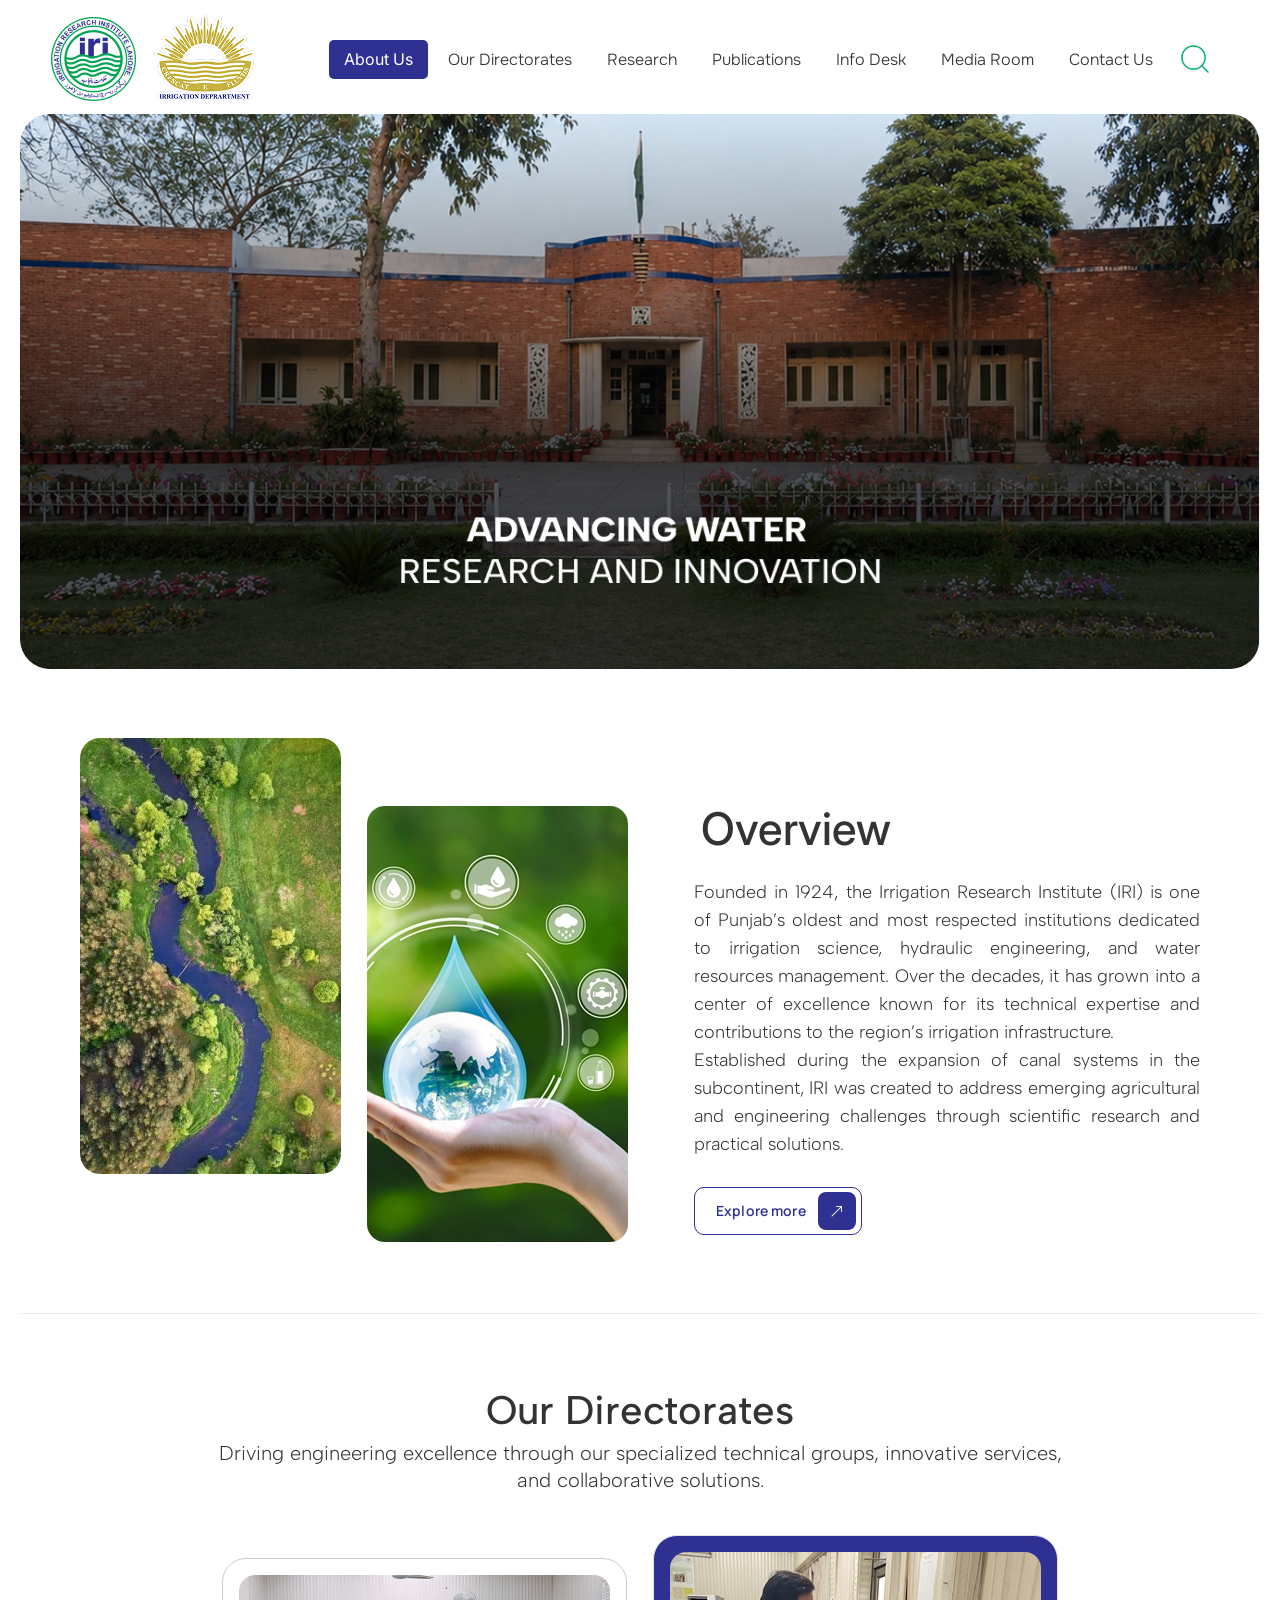
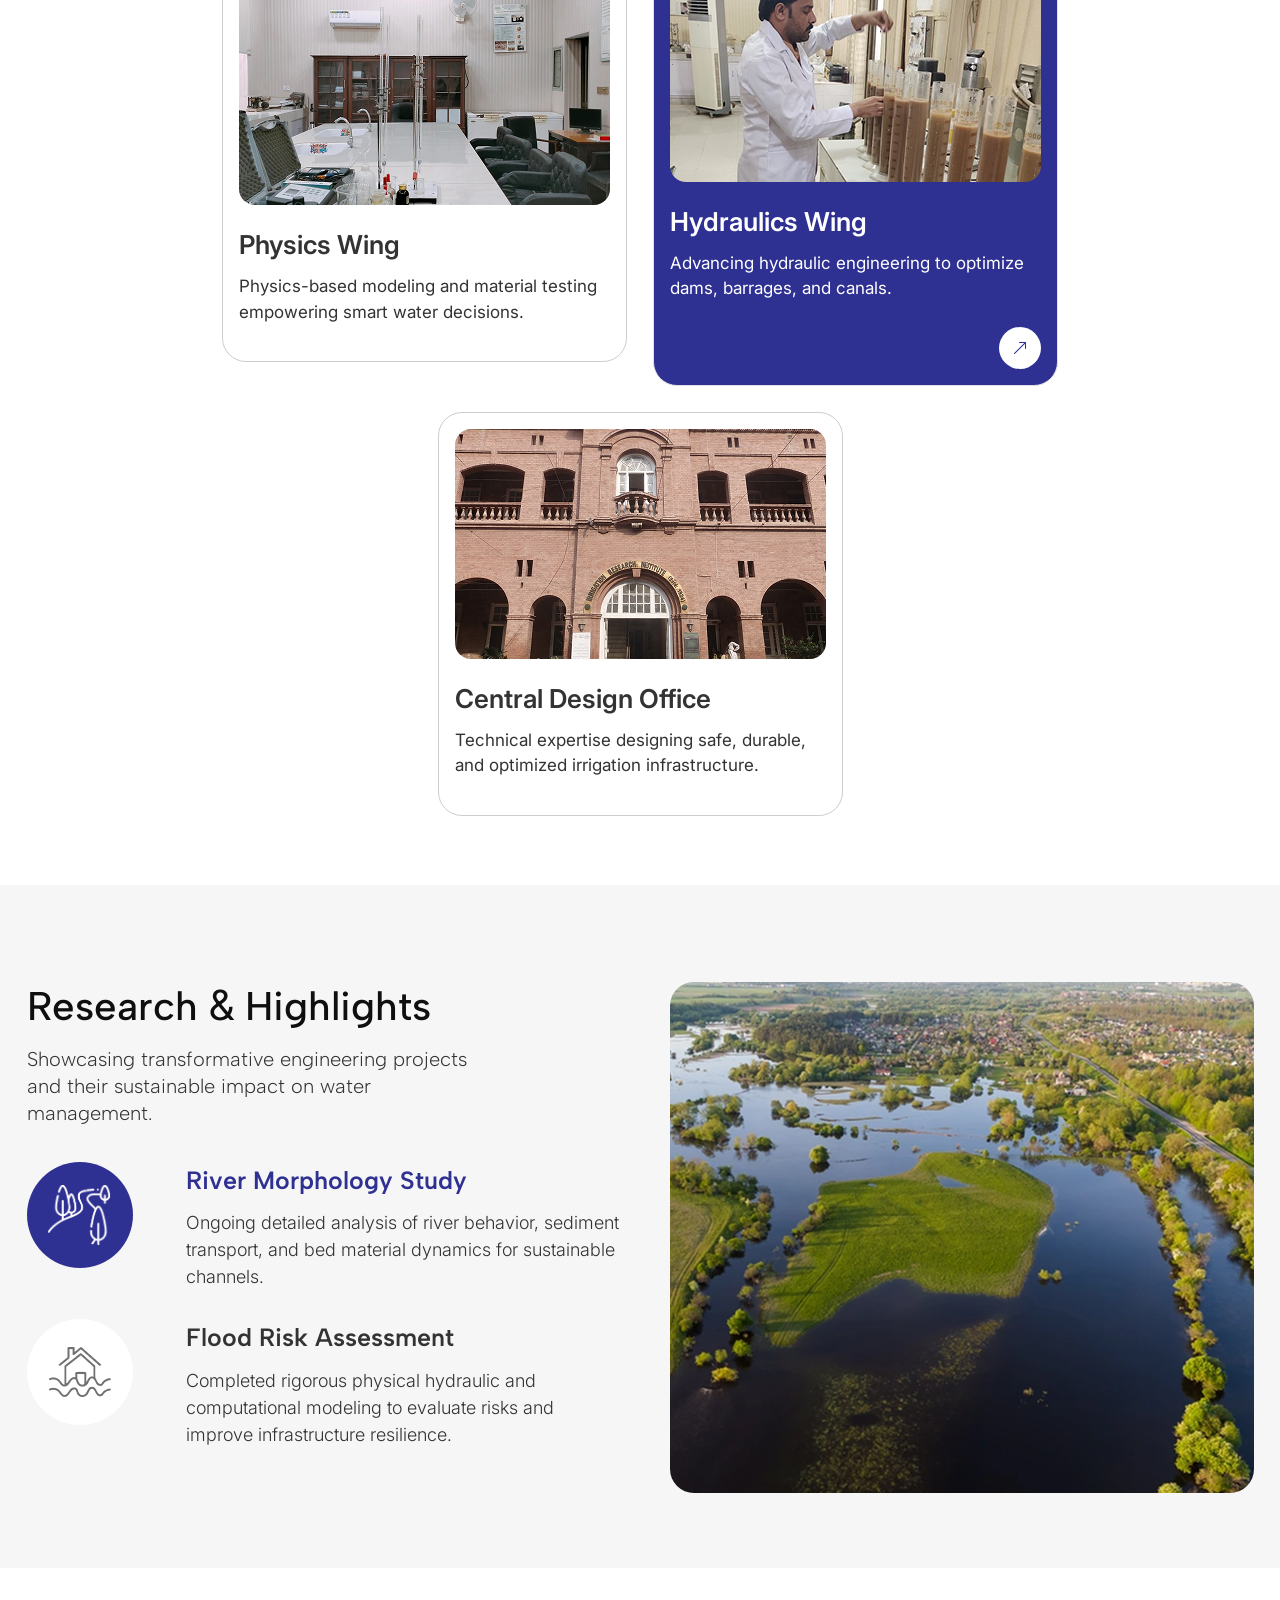
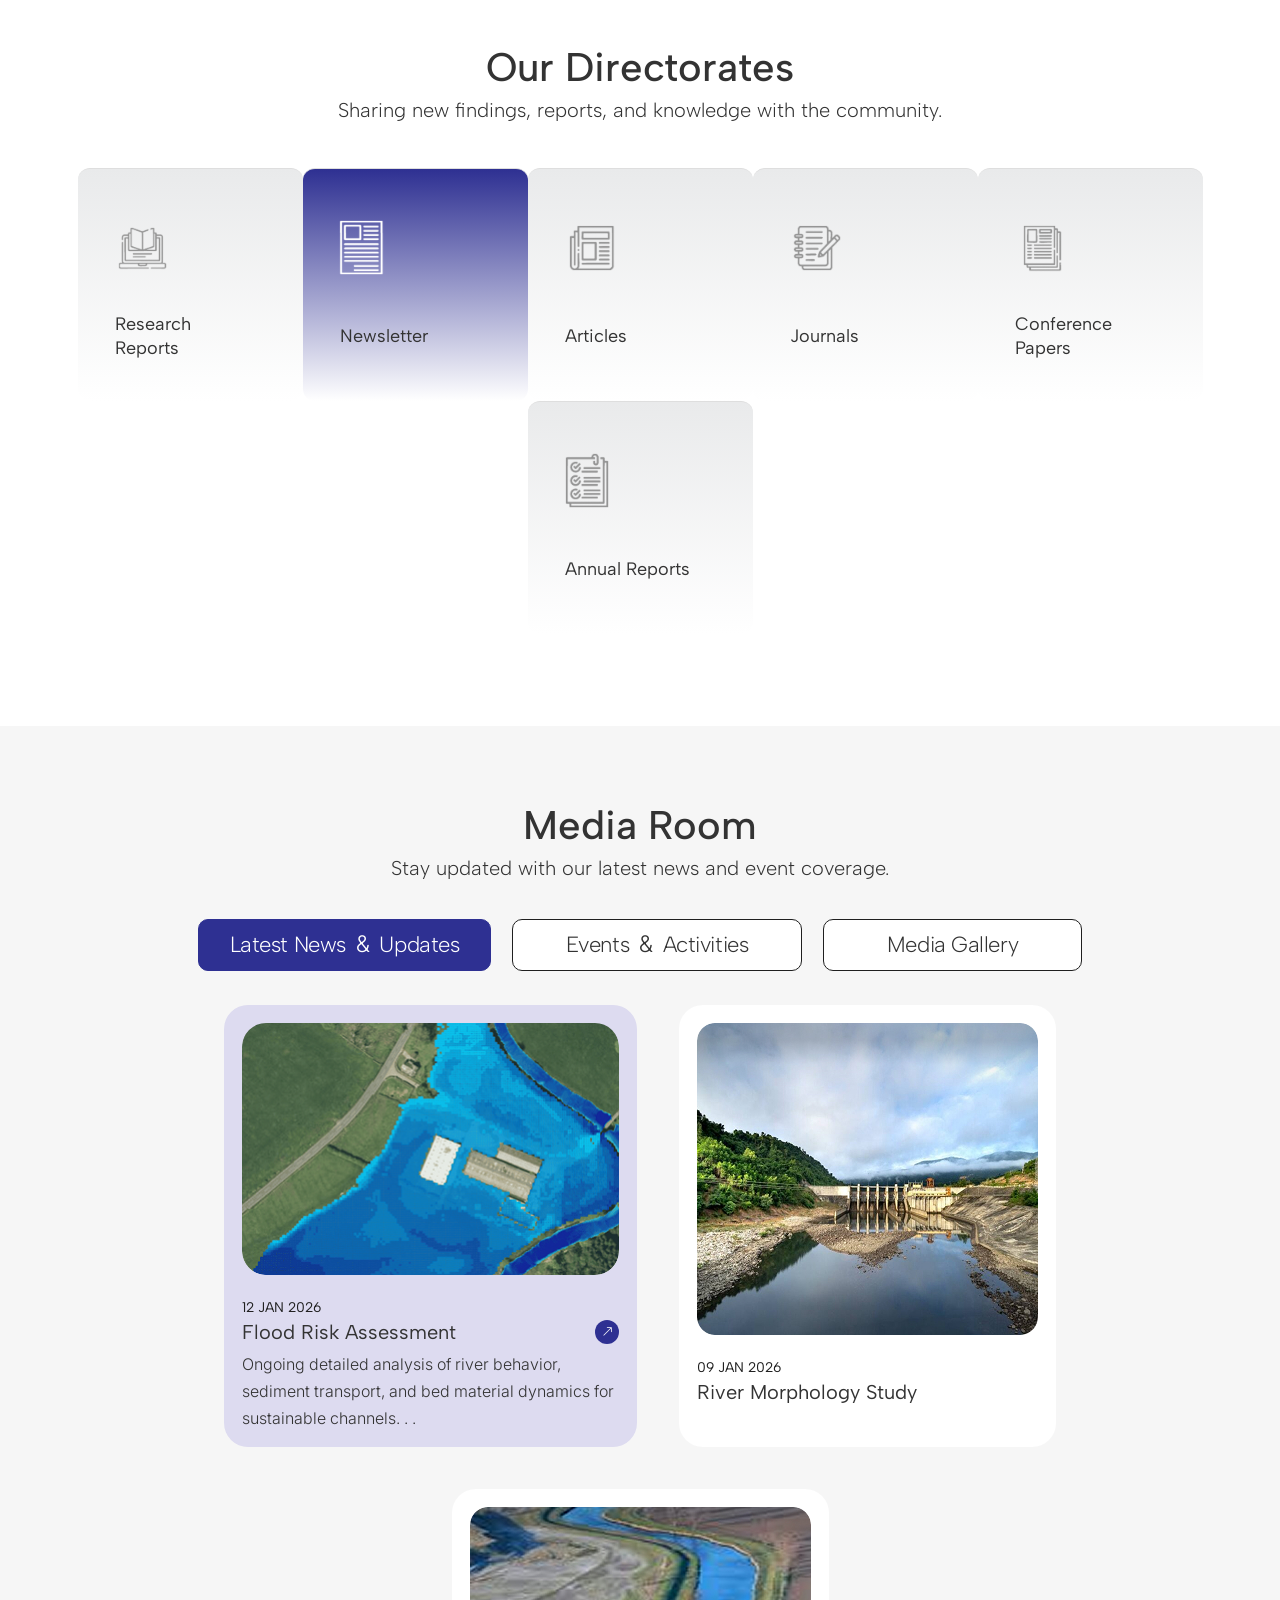
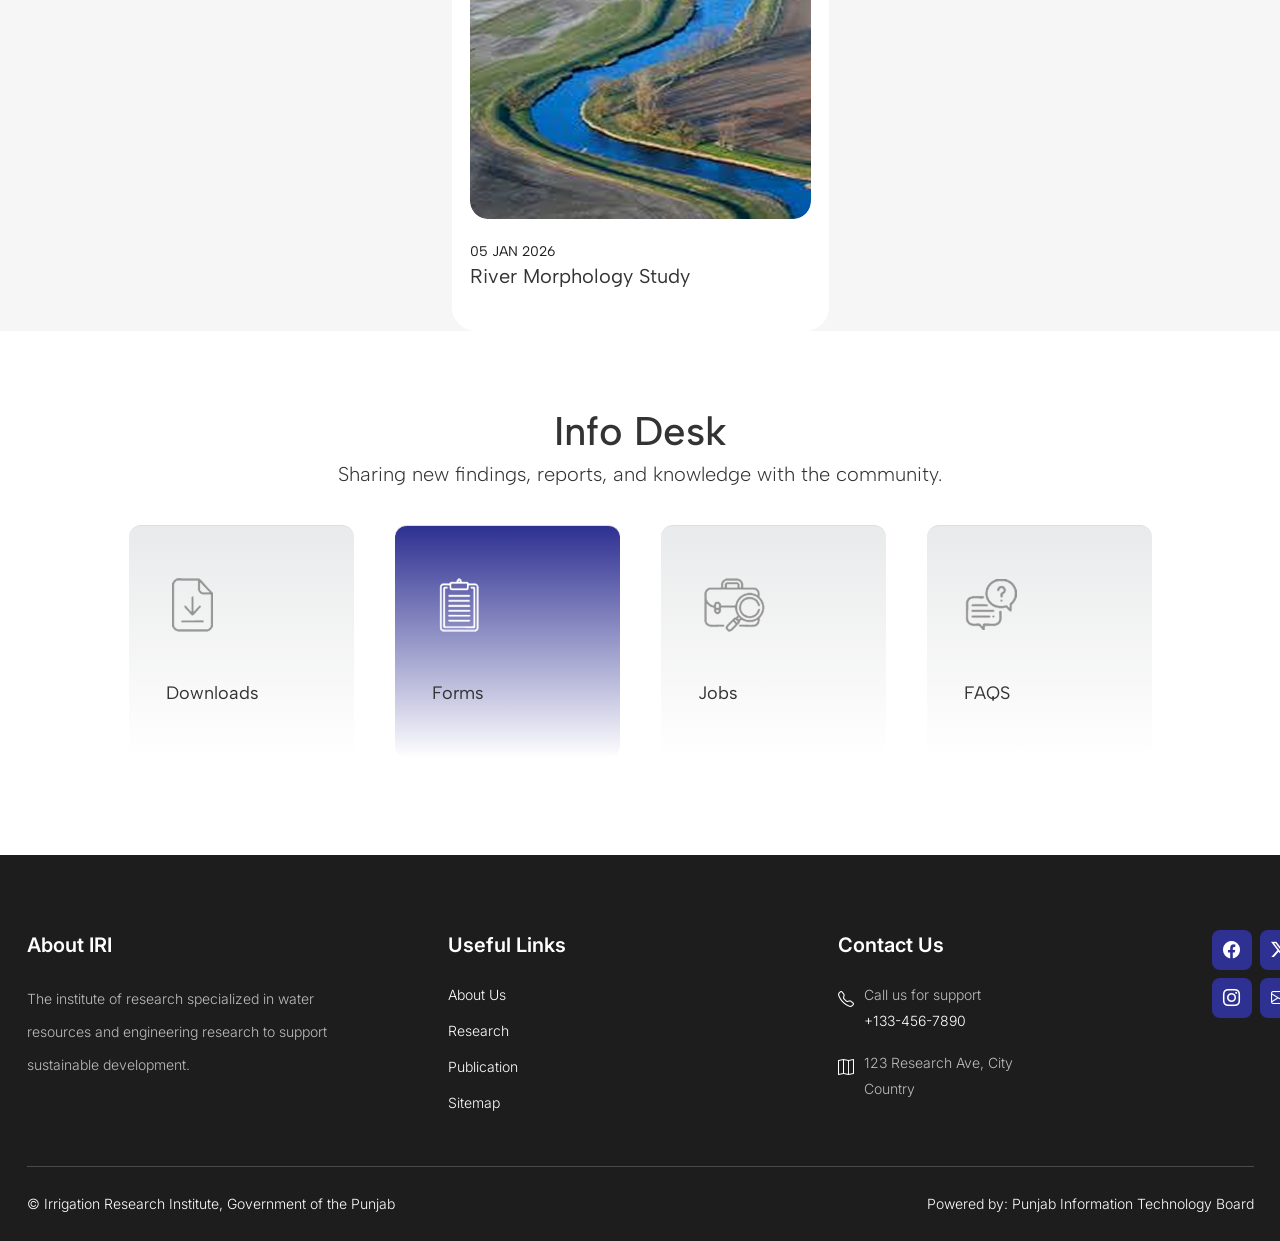
==== Task_1_updated/Task 1/code.html @ f7ddf4b8 ",," ====
<!DOCTYPE html>
<html lang="en">
<head>
  <meta charset="UTF-8">
  <meta name="viewport" content="width=device-width, initial-scale=1.0">
  <title>Irrigation Research Institute Government of the Punjab</title>

  <!-- Fonts used in the Figma file: Albert Sans, Inter, Onest, Manrope, DM Sans -->
  <link rel="preconnect" href="https://fonts.googleapis.com">
  <link rel="preconnect" href="https://fonts.gstatic.com" crossorigin>
  <link href="https://fonts.googleapis.com/css2?family=Albert+Sans:wght@300;400;500;600;800&family=DM+Sans:wght@300;400;500;700&family=Inter:wght@300;400;500;600&family=Manrope:wght@600&family=Onest:wght@300&display=swap" rel="stylesheet">
  <link href="https://cdn.jsdelivr.net/npm/bootstrap-icons@1.11.3/font/bootstrap-icons.css" rel="stylesheet">
  <link href="code.css" rel="stylesheet">
</head>
<body>

<!-- ========== NAV BAR ========== -->
<nav class="topbar">
  <a class="brand" href="#">
    <img src="images/logo1.jpg" alt="Irrigation Research Institute logo" class="logo-1">
    <img src="images/logo2.jpg" alt="Irrigation Department logo" class="logo-2">
  </a>

  <button class="nav-toggle" id="navToggle" aria-label="Toggle navigation" aria-expanded="false">
    <i class="bi bi-list"></i>
  </button>

  <ul class="nav-menu" id="navMenu">
    <li><a class="nav-link active" href="#">About Us</a></li>
    <li><a class="nav-link" href="#directorates">Our Directorates</a></li>
    <li><a class="nav-link" href="#research">Research</a></li>
    <li><a class="nav-link" href="#publications">Publications</a></li>
    <li><a class="nav-link" href="#info">Info Desk</a></li>
    <li><a class="nav-link" href="#media">Media Room</a></li>
    <li><a class="nav-link" href="#contact">Contact Us</a></li>
    <li><button class="search-btn" aria-label="Search"><svg width="28" height="28" viewBox="0 0 28 28" fill="none" stroke="#01B369" stroke-width="1.5" stroke-linecap="round" aria-hidden="true"><circle cx="12.5" cy="12.5" r="11.6"/><path d="M20.8 20.8L27 27"/></svg></button></li>
  </ul>
</nav>

<!-- ========== BANNER (text + overlay are already inside main.jpg) ========== -->
<header class="hero">
  <h1 class="visually-hidden">Advancing Water Research and Innovation</h1>
  <img src="images/main.jpg" alt="Irrigation Research Institute building - Advancing Water Research and Innovation">
</header>

<!-- ========== OVERVIEW ========== -->
<section class="overview">
  <div class="ov-imgs">
    <img class="ov-a" src="images/river.jpg" alt="Aerial view of a winding river">
    <img class="ov-b" src="images/drop.jpg" alt="Hand holding a water drop">
  </div>

  <div class="ov-text">
    <h2>Overview</h2>
    <p>Founded in 1924, the Irrigation Research Institute (IRI) is one of Punjab’s oldest and most respected institutions dedicated to irrigation science, hydraulic engineering, and water resources management. Over the decades, it has grown into a center of excellence known for its technical expertise and contributions to the region’s irrigation infrastructure.</p>
    <p>Established during the expansion of canal systems in the subcontinent, IRI was created to address emerging agricultural and engineering challenges through scientific research and practical solutions.</p>
    <a href="#" class="explore"><span>Explore more</span><i class="bi bi-arrow-up-right"></i></a>
  </div>
</section>

<hr class="divider">

<!-- ========== OUR DIRECTORATES ========== -->
<section id="directorates" class="directorates">
  <h2 class="sec-title">Our Directorates</h2>
  <p class="sec-sub sec-sub-wide">Driving engineering excellence through our specialized technical groups, innovative services, and collaborative solutions.</p>

  <div class="dir-row">
    <div class="dir-card">
      <img class="thumb" src="images/mid.jpg" alt="Physics Wing laboratory">
      <h3>Physics Wing</h3>
      <p>Physics-based modeling and material testing empowering smart water decisions.</p>
    </div>

    <div class="dir-card active">
      <img class="thumb" src="images/physics.jpg" alt="Hydraulics Wing laboratory">
      <h3>Hydraulics Wing</h3>
      <p>Advancing hydraulic engineering to optimize dams, barrages, and canals.</p>
      <span class="go"><i class="bi bi-arrow-up-right"></i></span>
    </div>

    <div class="dir-card">
      <img class="thumb" src="images/last.jpg" alt="Central Design Office building">
      <h3>Central Design Office</h3>
      <p>Technical expertise designing safe, durable, and optimized irrigation infrastructure.</p>
    </div>
  </div>
</section>

<!-- ========== RESEARCH & HIGHLIGHTS ========== -->
<section id="research" class="research">
  <div class="research-inner">
    <div class="research-left">
      <h2>Research <span class="amp">&amp;</span> Highlights</h2>
      <p class="r-lead">Showcasing transformative engineering projects and their sustainable impact on water management.</p>

      <div class="r-item r-first">
        <div class="r-icon on"><img class="ic ic-w" src="images/icons/river-white.png" alt="" style="left:20.8px;top:22.3px;width:63.4px;height:62.0px"></div>
        <div class="r-text">
          <h3 class="on">River Morphology Study</h3>
          <p>Ongoing detailed analysis of river behavior, sediment transport, and bed material dynamics for sustainable channels.</p>
        </div>
      </div>

      <div class="r-item">
        <div class="r-icon"><img src="images/house.jpg" alt=""></div>
        <div class="r-text">
          <h3>Flood Risk Assessment</h3>
          <p>Completed rigorous physical hydraulic and computational modeling to evaluate risks and improve infrastructure resilience.</p>
        </div>
      </div>
    </div>

    <img class="research-img" src="images/flood.jpg" alt="Flooded landscape from above">
  </div>
</section>

<!-- ========== PUBLICATIONS ========== -->
<section id="publications" class="tiles-section pub">
  <h2 class="sec-title">Our Directorates</h2>
  <p class="sec-sub">Sharing new findings, reports, and knowledge with the community.</p>

  <div class="tiles tiles-6">
    <a href="#" class="tile"><img class="ic ic-g" src="images/icons/research-reports-gray.png" alt="" style="left:40.2px;top:58.3px;width:49.3px;height:42.7px"><img class="ic ic-w" src="images/icons/research-reports-white.png" alt="" style="left:40.2px;top:58.3px;width:49.3px;height:42.7px"><span>Research Reports</span></a>
    <a href="#" class="tile active"><img class="ic ic-g" src="images/icons/newsletter-gray.png" alt="" style="left:36.1px;top:51.7px;width:45.2px;height:55.0px"><img class="ic ic-w" src="images/icons/newsletter-white.png" alt="" style="left:36.1px;top:51.7px;width:45.2px;height:55.0px"><span>Newsletter</span></a>
    <a href="#" class="tile"><img class="ic ic-g" src="images/icons/articles-gray.png" alt="" style="left:41.1px;top:56.7px;width:46.0px;height:45.2px"><img class="ic ic-w" src="images/icons/articles-white.png" alt="" style="left:41.1px;top:56.7px;width:46.0px;height:45.2px"><span>Articles</span></a>
    <a href="#" class="tile"><img class="ic ic-g" src="images/icons/journals-gray.png" alt="" style="left:40.2px;top:56.7px;width:48.4px;height:45.2px"><img class="ic ic-w" src="images/icons/journals-white.png" alt="" style="left:40.2px;top:56.7px;width:48.4px;height:45.2px"><span>Journals</span></a>
    <a href="#" class="tile"><img class="ic ic-g" src="images/icons/conference-papers-gray.png" alt="" style="left:45.2px;top:55.8px;width:39.4px;height:47.6px"><img class="ic ic-w" src="images/icons/conference-papers-white.png" alt="" style="left:45.2px;top:55.8px;width:39.4px;height:47.6px"><span>Conference Papers</span></a>
    <a href="#" class="tile"><img class="ic ic-g" src="images/icons/annual-reports-gray.png" alt="" style="left:37.0px;top:51.7px;width:44.3px;height:55.0px"><img class="ic ic-w" src="images/icons/annual-reports-white.png" alt="" style="left:37.0px;top:51.7px;width:44.3px;height:55.0px"><span>Annual Reports</span></a>
  </div>
</section>

<!-- ========== MEDIA ROOM ========== -->
<section id="media" class="media">
  <h2 class="sec-title">Media Room</h2>
  <p class="sec-sub">Stay updated with our latest news and event coverage.</p>

  <div class="media-tabs">
    <button class="tab active">Latest News <span class="amp">&amp;</span> Updates</button>
    <button class="tab">Events <span class="amp">&amp;</span> Activities</button>
    <button class="tab">Media Gallery</button>
  </div>

  <div class="news-row">
    <article class="news-card featured">
      <img class="pic" src="images/news1.jpg" alt="Flood risk assessment aerial map">
      <div class="meta">
        <small>12 JAN 2026</small>
        <div class="title-row">
          <h4>Flood Risk Assessment</h4>
          <span class="arrow"><i class="bi bi-arrow-up-right"></i></span>
        </div>
        <p>Ongoing detailed analysis of river behavior, sediment transport, and bed material dynamics for sustainable channels. . .</p>
      </div>
    </article>

    <article class="news-card">
      <img class="pic" src="images/news2.jpg" alt="Dam and reservoir">
      <div class="meta">
        <small>09 JAN 2026</small>
        <h4>River Morphology Study</h4>
      </div>
    </article>

    <article class="news-card">
      <img class="pic" src="images/news3.jpg" alt="River channel from above">
      <div class="meta">
        <small>05 JAN 2026</small>
        <h4>River Morphology Study</h4>
      </div>
    </article>
  </div>
</section>

<!-- ========== INFO DESK (new) ========== -->
<section id="info" class="tiles-section info">
  <h2 class="sec-title">Info Desk</h2>
  <p class="sec-sub">Sharing new findings, reports, and knowledge with the community.</p>

  <div class="tiles tiles-4">
    <a href="#" class="tile"><img class="ic ic-g" src="images/icons/downloads-gray.png" alt="" style="left:42.3px;top:51.0px;width:43.5px;height:55.9px"><img class="ic ic-w" src="images/icons/downloads-white.png" alt="" style="left:42.3px;top:51.0px;width:43.5px;height:55.9px"><span>Downloads</span></a>
    <a href="#" class="tile active"><img class="ic ic-g" src="images/icons/forms-gray.png" alt="" style="left:43.5px;top:51.0px;width:42.3px;height:55.9px"><img class="ic ic-w" src="images/icons/forms-white.png" alt="" style="left:43.5px;top:51.0px;width:42.3px;height:55.9px"><span>Forms</span></a>
    <a href="#" class="tile"><img class="ic ic-g" src="images/icons/jobs-gray.png" alt="" style="left:42.3px;top:51.0px;width:63.4px;height:55.9px"><img class="ic ic-w" src="images/icons/jobs-white.png" alt="" style="left:42.3px;top:51.0px;width:63.4px;height:55.9px"><span>Jobs</span></a>
    <a href="#" class="tile"><img class="ic ic-g" src="images/icons/faqs-gray.png" alt="" style="left:37.3px;top:52.2px;width:54.7px;height:53.5px"><img class="ic ic-w" src="images/icons/faqs-white.png" alt="" style="left:37.3px;top:52.2px;width:54.7px;height:53.5px"><span>FAQS</span></a>
  </div>
</section>

<!-- ========== FOOTER ========== -->
<footer id="contact">
  <div class="foot-inner">
    <div class="foot-grid">
      <div class="foot-about">
        <h6>About IRI</h6>
        <p class="muted">The institute of research specialized in water resources and engineering research to support sustainable development.</p>
      </div>

      <div class="foot-links">
        <h6>Useful Links</h6>
        <a href="#">About Us</a>
        <a href="#research">Research</a>
        <a href="#publications">Publication</a>
        <a href="#">Sitemap</a>
      </div>

      <div class="foot-contact">
        <h6>Contact Us</h6>
        <div class="c-row">
          <i class="bi bi-telephone"></i>
          <div><span class="muted">Call us for support</span><br>+133-456-7890</div>
        </div>
        <div class="c-row">
          <i class="bi bi-map"></i>
          <span class="muted">123 Research Ave, City<br>Country</span>
        </div>
      </div>

      <div class="social">
        <a href="#" aria-label="Facebook"><i class="bi bi-facebook"></i></a>
        <a href="#" aria-label="X"><i class="bi bi-twitter-x"></i></a>
        <a href="#" aria-label="Instagram"><i class="bi bi-instagram"></i></a>
        <a href="#" aria-label="Email"><i class="bi bi-envelope"></i></a>
      </div>
    </div>

    <div class="copy">
      <span>&copy; Irrigation Research Institute, Government of the Punjab</span>
      <span>Powered by: Punjab Information Technology Board</span>
    </div>
  </div>
</footer>

<script>
  // mobile menu toggle
  var t = document.getElementById('navToggle'), m = document.getElementById('navMenu');
  t.addEventListener('click', function () {
    var open = m.classList.toggle('open');
    t.setAttribute('aria-expanded', open);
  });
</script>
</body>
</html>
---- Task_1_updated/Task 1/code.css ----
/* =====================================================================
   IRI website - matched to Figma (1440px desktop frame)
   Colors : blue #2E3092 | text #333333 | nav #343434 | section bg #F6F6F6
   Fonts  : Albert Sans (headings/body), Inter (nav "About Us", cards, research),
            Onest (nav), Manrope (Explore button), DM Sans (sub-headings, footer)
   ===================================================================== */
:root{
  --blue:#2E3092;
  --ink:#333333;
  --nav:#343434;
  --muted:#5f5f5f;
  --bg:#F6F6F6;
  --soft:#DDDBF0;
  --teal:#1aa88f;
  --dark:#1d1d1d;
}
*,*::before,*::after{box-sizing:border-box;}
html{scroll-behavior:smooth;}
body{margin:0;background:#fff;color:var(--ink);font-family:'Albert Sans',sans-serif;font-weight:300;}
img{display:block;max-width:100%;}
h1,h2,h3,h4,h5,h6,p{margin:0;}
a{text-decoration:none;}
ul{list-style:none;margin:0;padding:0;}
button{font-family:inherit;cursor:pointer;}
.visually-hidden{position:absolute;width:1px;height:1px;overflow:hidden;clip:rect(0 0 0 0);white-space:nowrap;}

/* ---------- NAV BAR ---------- */
.topbar{
  max-width:1440px;height:114px;margin:0 auto;
  padding:4px 61px 0 51px;
  display:flex;align-items:center;justify-content:space-between;
  position:relative;
}
.brand{display:flex;align-items:center;gap:15px;}
.logo-1{width:85px;height:83.95px;}
.logo-2{width:107px;height:94px;}

.nav-menu{display:flex;align-items:center;gap:5px;padding:10px;height:50px;border-radius:24px;}
.nav-link{
  display:block;padding:10px 15px;border-radius:5px;
  font-family:'Onest',sans-serif;font-weight:300;font-size:16px;line-height:19px;
  color:var(--nav);white-space:nowrap;
}
.nav-link.active{background:var(--blue);color:#fff;font-family:'Inter',sans-serif;font-weight:400;}
.search-btn{
  width:28px;height:28px;margin-left:8px;padding:0;border:0;background:none;
  display:flex;align-items:center;justify-content:center;overflow:visible;
}
.nav-toggle{display:none;background:none;border:0;font-size:32px;color:var(--blue);}

/* Figma desktop positions: nav group 869x50 at left 469 / top 31, search 28x28 at left 1346 / top 42 */
@media (min-width:1321px){
  .nav-menu{position:absolute;left:469px;top:31px;width:869px;margin:0;}
  .nav-menu .search-btn{position:absolute;left:877px;top:11px;margin:0;}
}

/* ---------- BANNER : 1341 x 600, radius 30 ---------- */
.hero{width:100%;max-width:1341px;margin:0 auto;}
.hero img{width:100%;height:auto;aspect-ratio:1341/600;object-fit:cover;border-radius:30px;}

/* ---------- OVERVIEW : group 1160 x 504 ---------- */
.overview{
  width:1160px;max-width:100%;height:504px;margin:69px auto 0;
  position:relative;left:-8px;               /* Figma left = 132px */
  display:flex;align-items:flex-start;
}
.ov-imgs{display:flex;gap:26px;flex:0 0 548px;}
.ov-imgs img{width:261px;height:436px;object-fit:cover;border-radius:18px;}
.ov-a{margin-top:0;}
.ov-b{margin-top:68px;}
.ov-text{width:546px;margin-left:66px;padding-top:63px;}
.ov-text h2{width:204px;font-family:'Inter',sans-serif;font-weight:500;font-size:45px;line-height:56px;text-align:center;color:var(--ink);}
.ov-text p{
  font-family:'Albert Sans',sans-serif;font-weight:300;font-size:18px;line-height:28px;color:var(--ink);text-align:justify;
}
.ov-text h2 + p{margin-top:21px;}
.explore{
  margin-top:29px;width:168px;height:48px;
  display:flex;align-items:center;justify-content:space-between;
  padding:5px 5px 5px 21px;
  background:#fff;border:.5px solid var(--blue);border-radius:10px;
  font-family:'Manrope',sans-serif;font-weight:600;font-size:14px;line-height:20px;letter-spacing:.14px;
  color:var(--blue);
}
.explore i{
  width:38px;height:38px;border-radius:8px;background:var(--blue);color:#fff;
  display:flex;align-items:center;justify-content:center;font-size:14px;
}

.divider{
  width:1286px;max-width:calc(100% - 40px);margin:71px auto 0;
  border:0;border-top:1px solid #e9e9e9;
}

/* ---------- SHARED HEADINGS ---------- */
.sec-title{
  font-family:'Albert Sans',sans-serif;font-weight:500;font-size:40px;line-height:60px;
  color:var(--ink);text-align:center;
}
.sec-sub{
  margin:0 auto;max-width:700px;text-align:center;
  font-family:'Albert Sans',sans-serif;font-weight:300;font-size:20px;line-height:27px;color:var(--ink);
}
.sec-sub-wide{max-width:870px;}

/* ---------- OUR DIRECTORATES : group 1267 x 606 ---------- */
.directorates{width:1267px;max-width:100%;margin:66px auto 0;}
.dir-row{display:flex;gap:26px;align-items:center;margin-top:41px;}
.dir-card{
  position:relative;flex:0 0 405px;width:405px;height:404px;
  padding:16px;display:flex;flex-direction:column;gap:0;
  background:#fff;border:1px solid #CDCDCD;border-radius:24px;
  font-family:'Inter',sans-serif;color:var(--ink);transition:background .2s,color .2s;
}
.dir-card .thumb{width:373px;height:230px;object-fit:cover;border-radius:16px;margin-bottom:20px;}
.dir-card h3{font-weight:600;font-size:26px;line-height:39px;}
.dir-card p{margin-top:10px;font-weight:400;font-size:17px;line-height:1.5;color:#333333;}
.dir-card .go{
  display:none;position:absolute;right:16px;bottom:16px;
  width:42px;height:42px;border-radius:50%;background:#fff;color:var(--blue);
  align-items:center;justify-content:center;font-size:16px;
}
.dir-card.active{height:451px;background:var(--blue);border-color:#E2E0E5;color:#fff;}
.dir-card.active p{color:#fff;}
.dir-card.active .go{display:flex;}
.dir-card:hover{background:var(--blue);border-color:#E2E0E5;color:#fff;}
.dir-card:hover p{color:#fff;}

/* ---------- RESEARCH & HIGHLIGHTS : 1440 x 683, #F6F6F6 ---------- */
.research{margin-top:69px;min-height:683px;background:var(--bg);}
.research-inner{
  width:1267px;max-width:100%;margin:0 auto;padding-top:97px;
  display:flex;justify-content:space-between;align-items:flex-start;
}
.research-left{width:595px;}
.research-left h2{font-family:'Albert Sans',sans-serif;font-weight:500;font-size:40px;line-height:48px;color:#0F0F0F;}
.r-lead{
  width:464px;height:81px;margin-top:16px;
  font-family:'Albert Sans',sans-serif;font-weight:300;font-size:20px;line-height:27px;color:var(--ink);
}
.r-item{display:flex;gap:53px;margin-top:29px;align-items:flex-start;min-height:127px;}
.r-first{margin-top:35px;}
.r-icon{
  position:relative;flex:0 0 106px;width:106px;height:106px;border-radius:50%;background:#fff;
  display:flex;align-items:center;justify-content:center;
}
.r-icon.on{background:var(--blue);color:#fff;}
.r-icon .ic{position:absolute;max-width:none;}
.r-icon .ic-w{display:block;}
.r-icon img:not(.ic){width:62px;height:50px;}
.r-text{width:436px;}
.r-text h3{font-family:'Albert Sans',sans-serif;font-weight:600;font-size:25px;line-height:1.5;color:var(--ink);}
.r-text h3.on{color:var(--blue);}
.r-text p{
  margin-top:10px;height:81px;
  font-family:'Inter',sans-serif;font-weight:300;font-size:18px;line-height:27px;color:var(--ink);
}
.research-img{
  width:584px;height:511px;margin-top:0;object-fit:cover;border-radius:24px;flex:0 0 auto;
}

/* Figma's & is the classic ampersand; Google's Albert Sans draws a stylised one, so only this glyph uses Inter */
.amp{font-family:'Inter',sans-serif;font-weight:400;font-size:1.04em;line-height:1;}
.tab .amp{font-weight:300;}

/* ---------- INFO TILES (Our Directorates [publications] + Info Desk) ---------- */
.tiles-section{width:100%;}
.tiles-section.pub{margin-top:69px;}
.tiles-section.info{margin-top:70px;padding-bottom:97px;}
.tiles{display:flex;margin:0 auto;max-width:100%;}
.pub .tiles{margin-top:44px;}
.info .tiles{margin-top:37px;}
.tiles-6{width:1350px;}
.tiles-4{width:1023px;gap:41px;}

.tile{
  position:relative;flex:0 0 225px;width:225px;height:233px;
  padding:21px 37px;display:flex;flex-direction:column;justify-content:center;align-items:flex-start;gap:35px;
  background:linear-gradient(180deg,#E9EAEB 0%,#FFFFFF 100%);
  border-top:1px solid #DEDEDE;border-radius:12px;
  transition:background .2s;
}
.tile::before{content:"";flex:0 0 67px;width:55px;}   /* icon frame 55 x 67 */
.ic{position:absolute;max-width:none;}
.ic-w{display:none;}
.tile.active .ic-g,.tile:hover .ic-g{display:none;}
.tile.active .ic-w,.tile:hover .ic-w{display:block;}
.tile span{
  display:flex;align-items:center;width:130px;height:39px;
  font-family:'Albert Sans',sans-serif;font-weight:400;font-size:18px;line-height:24px;color:var(--ink);
}
.tile.active,.tile:hover{background:linear-gradient(180deg,var(--blue) 0%,#FFFFFF 100%);}

/* ---------- MEDIA ROOM : 1440 x 778, #F6F6F6 ---------- */
.media{
  margin-top:92px;min-height:778px;padding-top:69px;background:var(--bg);
}
.media-tabs{display:flex;justify-content:center;gap:21px;margin-top:37px;padding:0 20px;flex-wrap:wrap;}
.tab{
  height:52px;padding:1px 38px;border-radius:10px;
  display:inline-flex;align-items:center;justify-content:center;gap:10px;
  background:#fff;border:1px solid #1F1F1F;
  font-family:'Albert Sans',sans-serif;font-weight:300;font-size:22px;line-height:30px;letter-spacing:-.02em;
  color:var(--ink);white-space:nowrap;
}
.tab:nth-child(1){width:293px;}
.tab:nth-child(2){width:290px;}
.tab:nth-child(3){width:259px;}
.tab.active{background:var(--blue);border-color:var(--blue);color:#fff;}

.news-row{display:flex;justify-content:center;gap:42px;margin-top:34px;padding:0 20px;}
.news-card{
  flex:0 0 377px;width:377px;height:442px;
  padding:18px 18px 0;display:flex;flex-direction:column;gap:24px;
  background:#fff;border-radius:24px;
}
.news-card .pic{width:100%;height:312px;object-fit:cover;border-radius:18px;}
.news-card.featured{flex-basis:413px;width:413px;background:var(--soft);}
.news-card.featured .pic{height:252px;border-radius:24px;}
.news-card .meta{display:flex;flex-direction:column;gap:0;}
.news-card small{font-family:'Albert Sans',sans-serif;font-size:14px;line-height:18.48px;font-weight:400;letter-spacing:0;color:#1F1F1F;text-transform:uppercase;}
.news-card h4{font-family:'Albert Sans',sans-serif;font-size:20px;line-height:1.5;font-weight:400;letter-spacing:0;color:#333333;}
.news-card .title-row{display:flex;align-items:center;justify-content:space-between;}
.news-card .arrow{
  width:24px;height:24px;border-radius:50%;background:var(--blue);color:#fff;
  display:flex;align-items:center;justify-content:center;font-size:11px;
}
.news-card p{margin-top:4px;width:372px;max-width:100%;font-family:'Inter',sans-serif;font-size:16px;line-height:27px;font-weight:300;letter-spacing:0;color:#333333;}

/* ---------- FOOTER ---------- */
footer{background:var(--dark);color:#fff;font-family:'Inter',sans-serif;font-size:14px;line-height:26px;}
.foot-inner{width:1267px;max-width:100%;margin:0 auto;padding:75px 0 0;}
.foot-grid{display:grid;grid-template-columns:421px 390px 374px 1fr;padding-bottom:40px;}
footer h6{font-size:20px;line-height:30px;font-weight:600;margin-bottom:22px;}
footer .muted{color:#bdbdbd;}
.foot-about p{max-width:300px;line-height:33px;}
.foot-links a{display:block;color:#fff;line-height:26px;margin-bottom:10px;}
.c-row{display:flex;gap:10px;margin-bottom:16px;}
.c-row i{font-size:16px;margin-top:4px;}
.social{display:grid;grid-template-columns:repeat(2,40px);gap:8px;align-content:start;justify-content:end;}
.social a{
  width:40px;height:40px;border-radius:8px;background:var(--blue);color:#fff;
  display:flex;align-items:center;justify-content:center;font-size:17px;
}
.copy{display:flex;justify-content:space-between;gap:8px;padding:24px 0;border-top:1px solid #4a4a4a;font-size:14px;}

/* =====================================================================
   RESPONSIVE (the Figma frame is desktop 1440; these keep it usable on
   smaller screens without changing the desktop design)
   ===================================================================== */
@media (max-width:1320px){
  .hero{padding:0 20px;}
  .overview{left:0;padding:0 20px;}
  .directorates,.research-inner,.foot-inner{padding-left:20px;padding-right:20px;}
  .dir-row{flex-wrap:wrap;justify-content:center;}
  .tiles-6{flex-wrap:wrap;justify-content:center;width:100%;}
  .news-row{flex-wrap:wrap;}
}
@media (max-width:1100px){
  .nav-toggle{display:block;}
  .nav-menu{
    display:none;position:absolute;top:100%;right:20px;z-index:20;
    flex-direction:column;align-items:stretch;gap:4px;padding:12px;
    background:#fff;border-radius:12px;box-shadow:0 8px 30px rgba(0,0,0,.15);
  }
  .nav-menu.open{display:flex;}
  .search-btn{margin:6px auto 0;}
  .topbar{padding-right:20px;padding-left:20px;}

  .overview{height:auto;flex-direction:column;align-items:center;gap:30px;}
  .ov-text{width:100%;max-width:640px;margin-left:0;padding-top:0;}
  .research{min-height:0;padding-bottom:60px;}
  .research-inner{flex-direction:column;gap:40px;}
  .research-left{width:100%;}
  .r-lead,.r-text{width:auto;max-width:436px;}
  .research-img{width:100%;height:auto;aspect-ratio:584/511;}
  .foot-grid{grid-template-columns:1fr 1fr;gap:30px;}
  .social{justify-content:start;}
}
@media (max-width:640px){
  .ov-imgs{flex:none;width:100%;gap:12px;}
  .ov-imgs img{width:calc(50% - 6px);height:auto;aspect-ratio:261/436;}
  .dir-card{flex:1 1 100%;width:100%;height:auto;min-height:404px;}
  .dir-card .thumb{width:100%;height:auto;aspect-ratio:373/230;}
  .dir-card.active{height:auto;padding-bottom:70px;}
  .r-item{gap:20px;}
  .r-icon{flex-basis:70px;width:70px;height:70px;}
  .news-card,.news-card.featured{flex:1 1 100%;width:100%;height:auto;}
  .tab{width:100% !important;font-size:18px;}
  .tiles-4{flex-wrap:wrap;justify-content:center;width:100%;gap:16px;}
  .copy{flex-direction:column;}
  .sec-title{font-size:32px;}
}
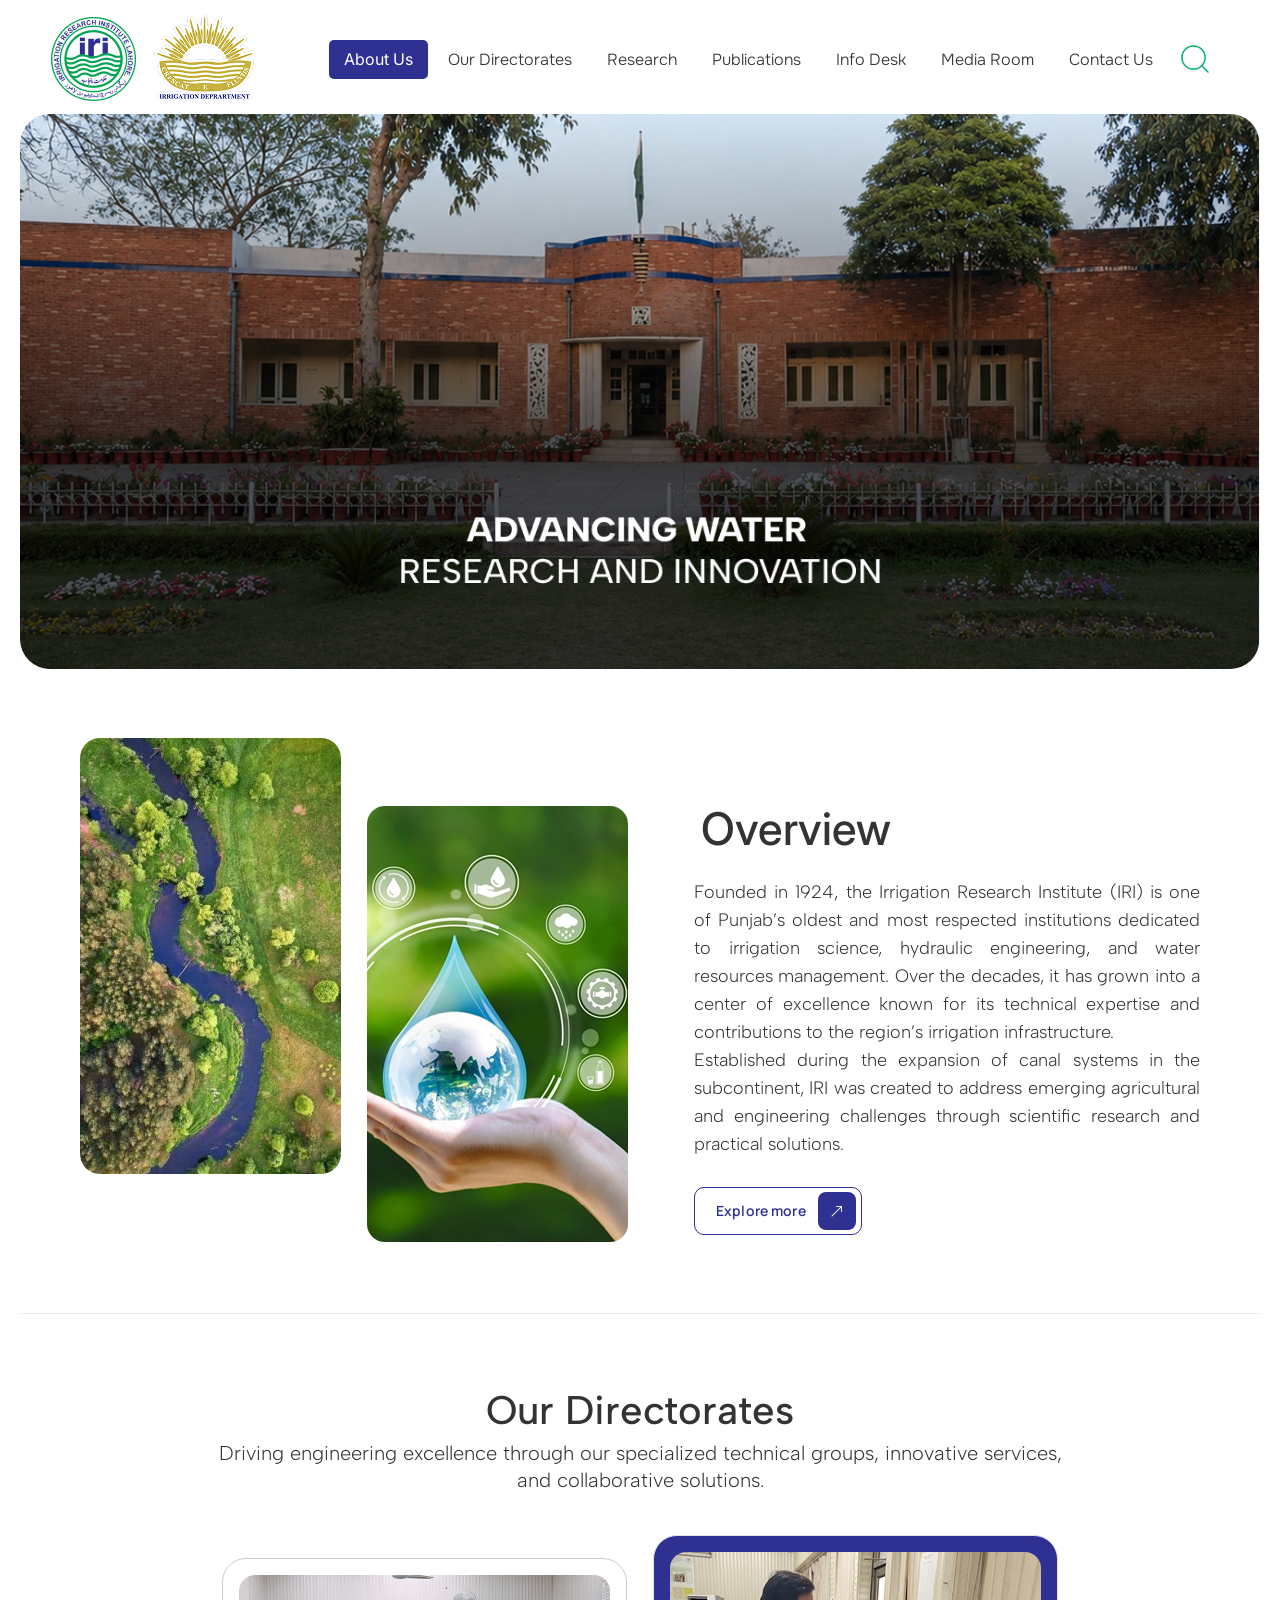
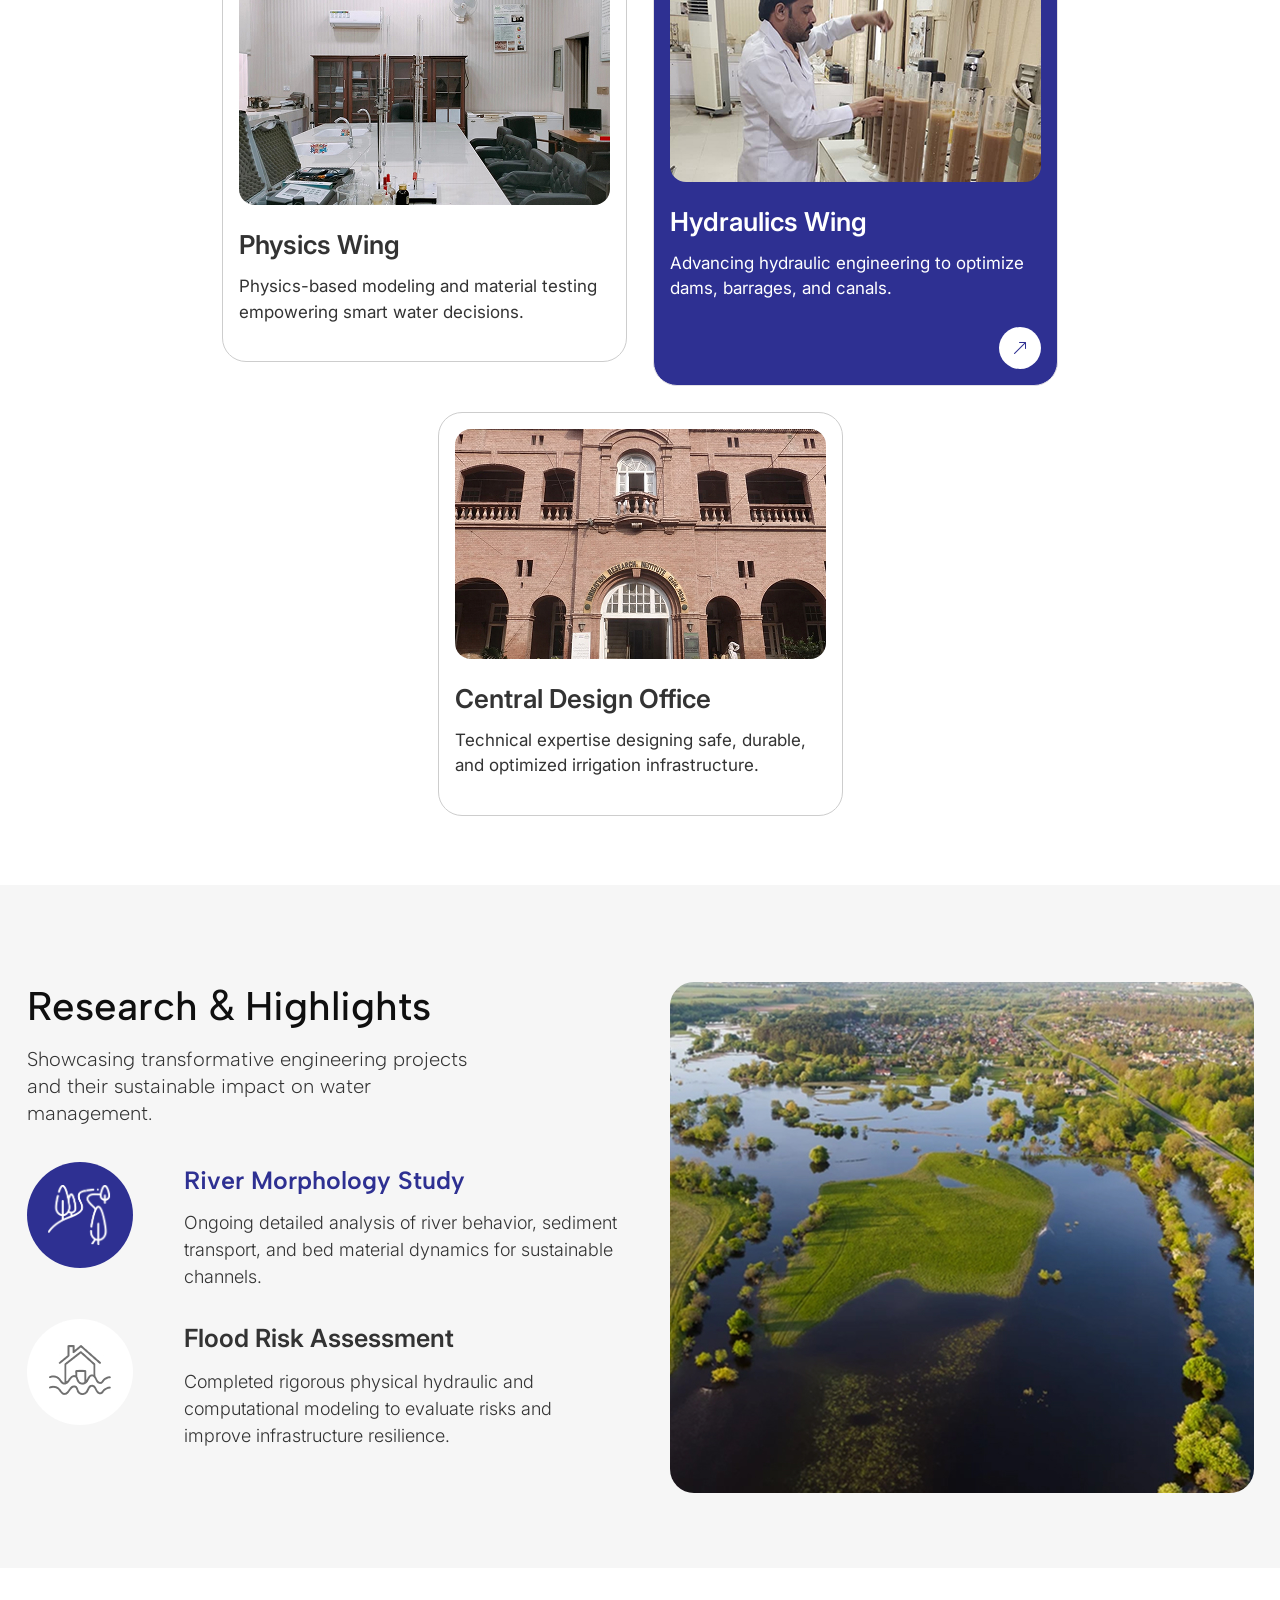
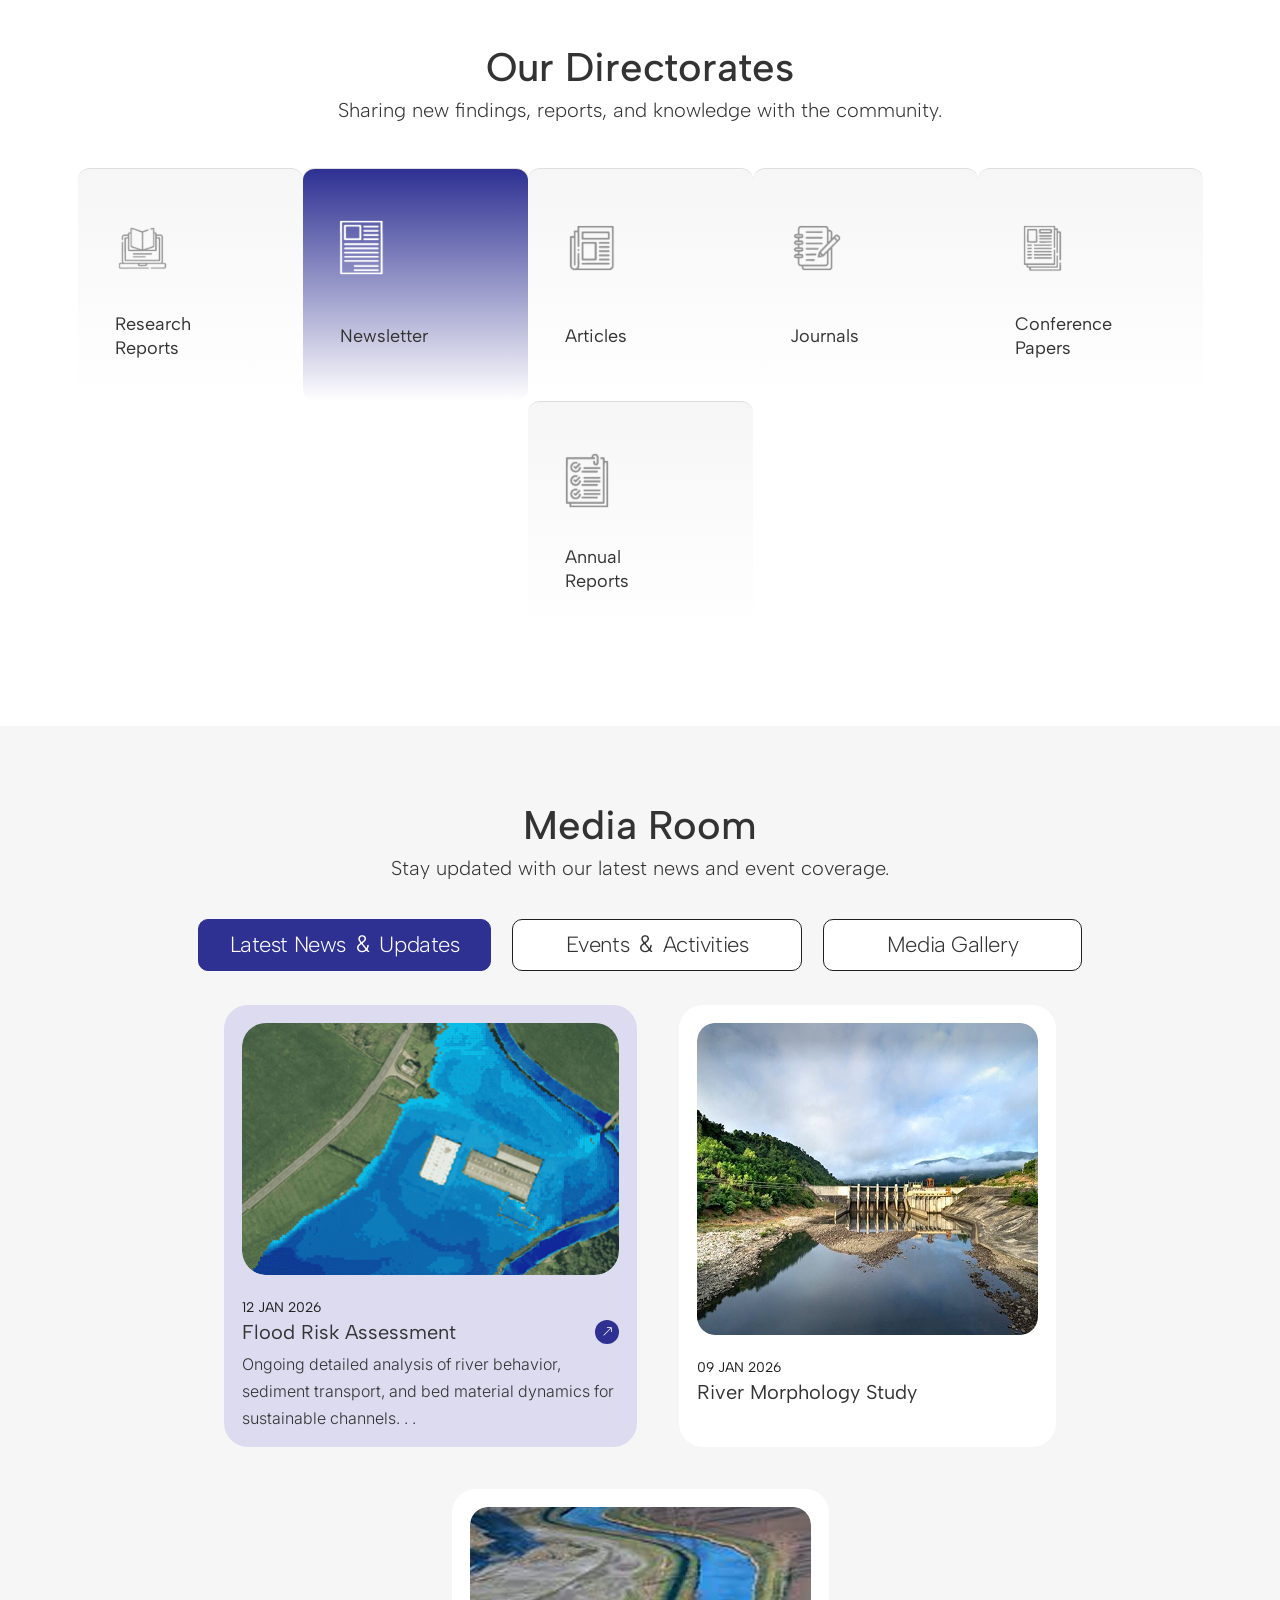
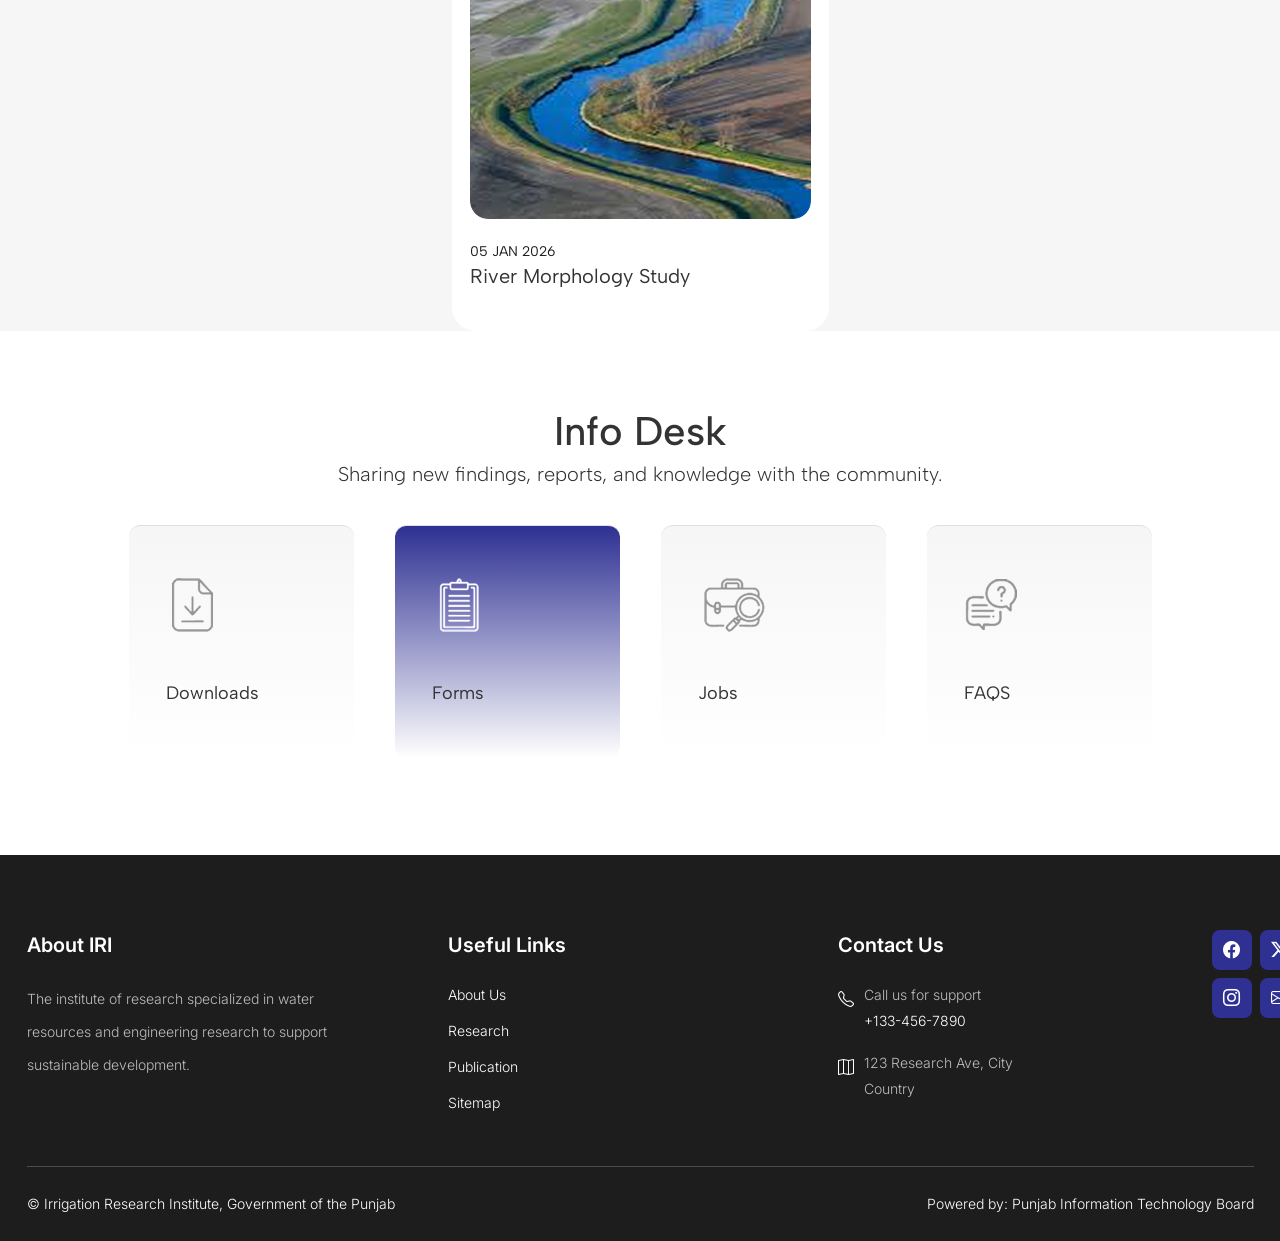
==== commit 35fa1368: "..." ====
--- a/Task_1_updated/Task 1/code.html
+++ b/Task_1_updated/Task 1/code.html
@@ -105,7 +105,7 @@
       <div class="r-item">
         <div class="r-icon"><img src="images/house.jpg" alt=""></div>
         <div class="r-text">
-          <h3>Flood Risk Assessment</h3>
+          <h3 class="inter">Flood Risk Assessment</h3>
           <p>Completed rigorous physical hydraulic and computational modeling to evaluate risks and improve infrastructure resilience.</p>
         </div>
       </div>
@@ -126,7 +126,7 @@
     <a href="#" class="tile"><img class="ic ic-g" src="images/icons/articles-gray.png" alt="" style="left:41.1px;top:56.7px;width:46.0px;height:45.2px"><img class="ic ic-w" src="images/icons/articles-white.png" alt="" style="left:41.1px;top:56.7px;width:46.0px;height:45.2px"><span>Articles</span></a>
     <a href="#" class="tile"><img class="ic ic-g" src="images/icons/journals-gray.png" alt="" style="left:40.2px;top:56.7px;width:48.4px;height:45.2px"><img class="ic ic-w" src="images/icons/journals-white.png" alt="" style="left:40.2px;top:56.7px;width:48.4px;height:45.2px"><span>Journals</span></a>
     <a href="#" class="tile"><img class="ic ic-g" src="images/icons/conference-papers-gray.png" alt="" style="left:45.2px;top:55.8px;width:39.4px;height:47.6px"><img class="ic ic-w" src="images/icons/conference-papers-white.png" alt="" style="left:45.2px;top:55.8px;width:39.4px;height:47.6px"><span>Conference Papers</span></a>
-    <a href="#" class="tile"><img class="ic ic-g" src="images/icons/annual-reports-gray.png" alt="" style="left:37.0px;top:51.7px;width:44.3px;height:55.0px"><img class="ic ic-w" src="images/icons/annual-reports-white.png" alt="" style="left:37.0px;top:51.7px;width:44.3px;height:55.0px"><span>Annual Reports</span></a>
+    <a href="#" class="tile"><img class="ic ic-g" src="images/icons/annual-reports-gray.png" alt="" style="left:37.0px;top:51.7px;width:44.3px;height:55.0px"><img class="ic ic-w" src="images/icons/annual-reports-white.png" alt="" style="left:37.0px;top:51.7px;width:44.3px;height:55.0px"><span>Annual<br>Reports</span></a>
   </div>
 </section>
 
--- a/Task_1_updated/Task 1/code.css
+++ b/Task_1_updated/Task 1/code.css
@@ -138,7 +138,7 @@
   width:464px;height:81px;margin-top:16px;
   font-family:'Albert Sans',sans-serif;font-weight:300;font-size:20px;line-height:27px;color:var(--ink);
 }
-.r-item{display:flex;gap:53px;margin-top:29px;align-items:flex-start;min-height:127px;}
+.r-item{display:flex;gap:51px;margin-top:29px;align-items:flex-start;min-height:127px;}
 .r-first{margin-top:35px;}
 .r-icon{
   position:relative;flex:0 0 106px;width:106px;height:106px;border-radius:50%;background:#fff;
@@ -147,10 +147,11 @@
 .r-icon.on{background:var(--blue);color:#fff;}
 .r-icon .ic{position:absolute;max-width:none;}
 .r-icon .ic-w{display:block;}
-.r-icon img:not(.ic){width:62px;height:50px;}
+.r-icon img:not(.ic){width:62px;height:50px;position:relative;top:-2px;}
 .r-text{width:436px;}
 .r-text h3{font-family:'Albert Sans',sans-serif;font-weight:600;font-size:25px;line-height:1.5;color:var(--ink);}
 .r-text h3.on{color:var(--blue);}
+.r-text h3.inter{margin-top:1px;font-family:'Inter',sans-serif;font-weight:600;font-size:25px;line-height:1.5;color:#333333;}
 .r-text p{
   margin-top:10px;height:81px;
   font-family:'Inter',sans-serif;font-weight:300;font-size:18px;line-height:27px;color:var(--ink);
@@ -176,7 +177,7 @@
 .tile{
   position:relative;flex:0 0 225px;width:225px;height:233px;
   padding:21px 37px;display:flex;flex-direction:column;justify-content:center;align-items:flex-start;gap:35px;
-  background:linear-gradient(180deg,#E9EAEB 0%,#FFFFFF 100%);
+  background:linear-gradient(180deg,#F6F6F6 0%,#FFFFFF 100%);
   border-top:1px solid #DEDEDE;border-radius:12px;
   transition:background .2s;
 }
